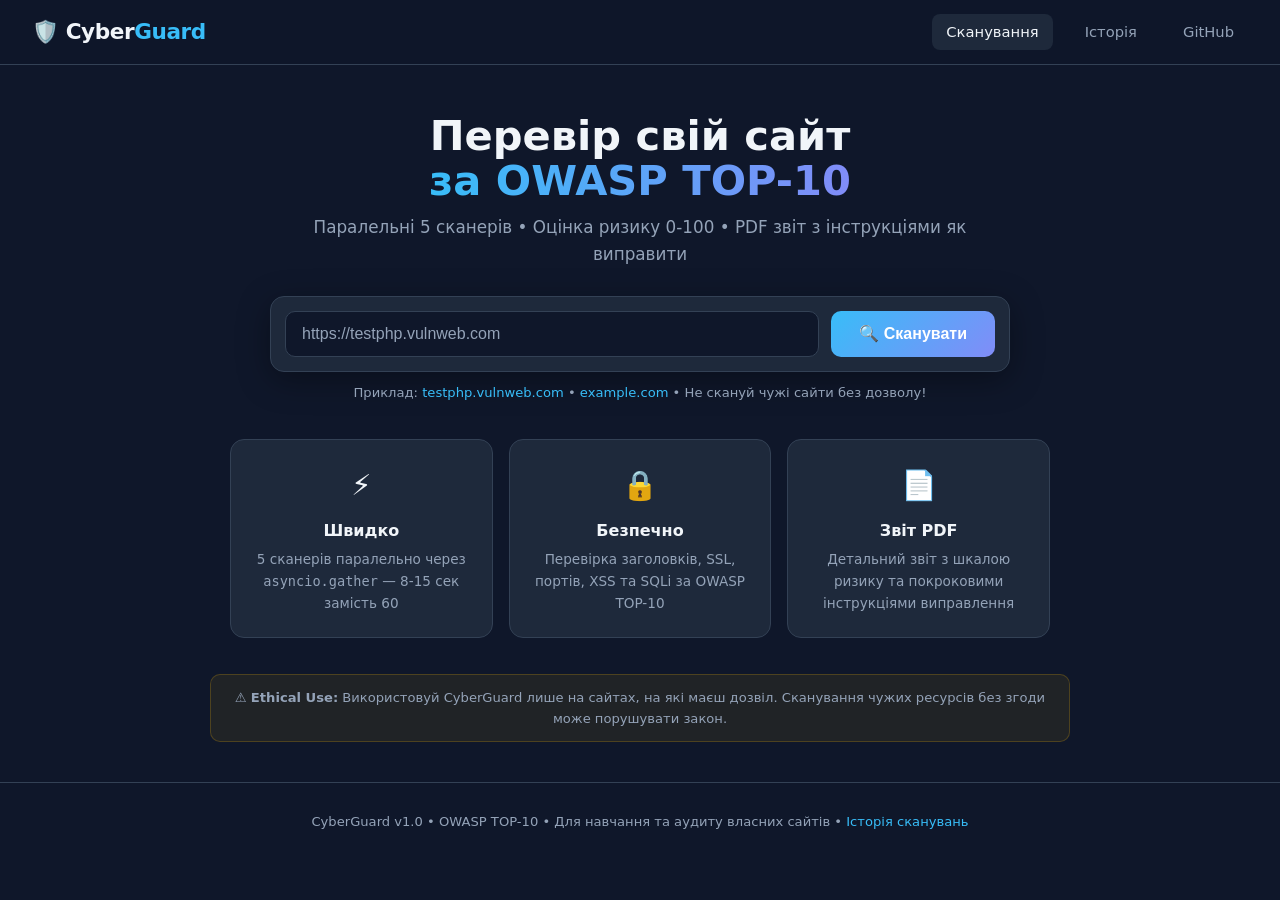
==== frontend/index.html @ 502e6f56 "feat(frontend): landing, dashboard з Chart.js, history та app.js з polling" ====
<!DOCTYPE html>
<html lang="uk">
<head>
<meta charset="UTF-8">
<meta name="viewport" content="width=device-width, initial-scale=1.0">
<title>CyberGuard — OWASP TOP-10 Аудит Безпеки</title>
<link rel="stylesheet" href="style.css">
<link rel="icon" href="data:image/svg+xml,<svg xmlns='http://www.w3.org/2000/svg' viewBox='0 0 100 100'><text y='.9em' font-size='90'>🛡️</text></svg>">
</head>
<body>

<nav class="navbar">
  <div class="logo">🛡️ Cyber<span>Guard</span></div>
  <div class="nav-links">
    <a href="index.html" class="active">Сканування</a>
    <a href="history.html">Історія</a>
    <a href="https://github.com/a31349416-cloud/CyberGuard" target="_blank">GitHub</a>
  </div>
</nav>

<section class="hero">
  <h1>Перевір свій сайт<br><span>за OWASP TOP-10</span></h1>
  <p>Паралельні 5 сканерів • Оцінка ризику 0-100 • PDF звіт з інструкціями як виправити</p>

  <div class="scan-box">
    <input id="urlInput" type="text" placeholder="https://testphp.vulnweb.com" autocomplete="off" spellcheck="false">
    <button id="scanBtn" class="btn-primary" onclick="startScan()">🔍 Сканувати</button>
  </div>
  <div class="hint">Приклад: <a href="#" onclick="setExample('https://testphp.vulnweb.com');return false;">testphp.vulnweb.com</a> • <a href="#" onclick="setExample('https://example.com');return false;">example.com</a> • Не скануй чужі сайти без дозволу!</div>

  <div id="progressWrap" class="progress-wrap">
    <div class="progress-bar"><div id="progressFill" class="progress-fill"></div></div>
    <div id="progressText" class="progress-text"><span class="spinner"></span> Запускаємо сканери...</div>
  </div>

  <div id="errorBox" style="display:none; margin-top:16px; padding:12px; background:rgba(239,68,68,0.1); border:1px solid rgba(239,68,68,0.3); border-radius:10px; color:#fca5a5; font-size:0.9rem;"></div>
</section>

<section class="features">
  <div class="feature-card">
    <div class="icon">⚡</div>
    <h3>Швидко</h3>
    <p>5 сканерів паралельно через <code>asyncio.gather</code> — 8-15 сек замість 60</p>
  </div>
  <div class="feature-card">
    <div class="icon">🔒</div>
    <h3>Безпечно</h3>
    <p>Перевірка заголовків, SSL, портів, XSS та SQLi за OWASP TOP-10</p>
  </div>
  <div class="feature-card">
    <div class="icon">📄</div>
    <h3>Звіт PDF</h3>
    <p>Детальний звіт з шкалою ризику та покроковими інструкціями виправлення</p>
  </div>
</section>

<div class="disclaimer">
  ⚠️ <b>Ethical Use:</b> Використовуй CyberGuard лише на сайтах, на які маєш дозвіл. Сканування чужих ресурсів без згоди може порушувати закон.
</div>

<footer class="footer">
  CyberGuard v1.0 • OWASP TOP-10 • Для навчання та аудиту власних сайтів • <a href="history.html">Історія сканувань</a>
</footer>

<script src="app.js"></script>
<script>
function setExample(url){ document.getElementById('urlInput').value = url; }
document.getElementById('urlInput').addEventListener('keydown', e => { if(e.key==='Enter') startScan(); });
</script>
</body>
</html>
---- frontend/style.css ----
/* CyberGuard — Dark Cyber Theme */
:root {
  --bg: #0f172a;
  --bg2: #1e293b;
  --card: #1e293b;
  --border: #334155;
  --text: #f1f5f9;
  --muted: #94a3b8;
  --accent: #38bdf8;
  --accent2: #818cf8;
  --green: #22c55e;
  --yellow: #eab308;
  --red: #ef4444;
  --radius: 14px;
}

* { margin: 0; padding: 0; box-sizing: border-box; }
body {
  font-family: 'Inter', 'Segoe UI', system-ui, -apple-system, sans-serif;
  background: var(--bg);
  color: var(--text);
  min-height: 100vh;
  line-height: 1.6;
}
a { color: var(--accent); text-decoration: none; }
a:hover { text-decoration: underline; }

/* Navbar */
.navbar {
  display: flex;
  justify-content: space-between;
  align-items: center;
  padding: 14px 32px;
  background: rgba(15,23,42,0.85);
  backdrop-filter: blur(12px);
  border-bottom: 1px solid var(--border);
  position: sticky;
  top: 0;
  z-index: 100;
}
.logo { font-size: 1.35rem; font-weight: 800; letter-spacing: -0.02em; }
.logo span { color: var(--accent); }
.nav-links { display: flex; gap: 18px; }
.nav-links a {
  color: var(--muted);
  font-weight: 500;
  font-size: 0.92rem;
  padding: 6px 14px;
  border-radius: 8px;
  transition: 0.2s;
}
.nav-links a:hover, .nav-links a.active {
  background: var(--bg2);
  color: var(--text);
  text-decoration: none;
}

/* Hero / Landing */
.hero {
  max-width: 780px;
  margin: 48px auto 24px;
  text-align: center;
  padding: 0 20px;
}
.hero h1 {
  font-size: 2.6rem;
  font-weight: 800;
  line-height: 1.1;
  margin-bottom: 10px;
}
.hero h1 span { background: linear-gradient(90deg, var(--accent), var(--accent2)); -webkit-background-clip: text; -webkit-text-fill-color: transparent; }
.hero p { color: var(--muted); font-size: 1.05rem; margin-bottom: 28px; }

/* Scan Box */
.scan-box {
  display: flex;
  gap: 12px;
  background: var(--card);
  border: 1px solid var(--border);
  border-radius: var(--radius);
  padding: 14px;
  box-shadow: 0 8px 32px rgba(0,0,0,0.35);
}
.scan-box input {
  flex: 1;
  background: var(--bg);
  border: 1px solid var(--border);
  border-radius: 10px;
  padding: 13px 16px;
  color: var(--text);
  font-size: 1rem;
  outline: none;
  transition: border-color 0.2s;
}
.scan-box input:focus { border-color: var(--accent); }
.scan-box input::placeholder { color: var(--muted); }
.btn-primary {
  background: linear-gradient(135deg, var(--accent), var(--accent2));
  color: #fff;
  border: none;
  border-radius: 10px;
  padding: 13px 28px;
  font-weight: 700;
  font-size: 1rem;
  cursor: pointer;
  transition: 0.2s;
  white-space: nowrap;
}
.btn-primary:hover { opacity: 0.9; transform: translateY(-1px); }
.btn-primary:disabled { opacity: 0.5; cursor: not-allowed; transform: none; }
.btn-secondary {
  background: var(--bg2);
  color: var(--text);
  border: 1px solid var(--border);
  border-radius: 10px;
  padding: 10px 18px;
  font-weight: 600;
  cursor: pointer;
  transition: 0.2s;
}
.btn-secondary:hover { background: var(--border); }

.hint { margin-top: 10px; font-size: 0.82rem; color: var(--muted); }

/* Progress */
.progress-wrap { margin-top: 22px; display: none; }
.progress-wrap.active { display: block; }
.progress-bar {
  height: 8px;
  background: var(--bg2);
  border-radius: 999px;
  overflow: hidden;
  border: 1px solid var(--border);
}
.progress-fill {
  height: 100%;
  width: 0%;
  background: linear-gradient(90deg, var(--accent), var(--accent2));
  transition: width 0.4s ease;
}
.progress-text { margin-top: 8px; font-size: 0.88rem; color: var(--muted); }

/* Feature Cards */
.features {
  max-width: 860px;
  margin: 36px auto;
  display: grid;
  grid-template-columns: repeat(3, 1fr);
  gap: 16px;
  padding: 0 20px;
}
.feature-card {
  background: var(--card);
  border: 1px solid var(--border);
  border-radius: var(--radius);
  padding: 22px;
  text-align: center;
}
.feature-card .icon { font-size: 1.8rem; margin-bottom: 10px; }
.feature-card h3 { font-size: 1rem; margin-bottom: 6px; }
.feature-card p { font-size: 0.85rem; color: var(--muted); }

/* Dashboard */
.dashboard { max-width: 1050px; margin: 28px auto; padding: 0 20px; }
.risk-hero {
  text-align: center;
  background: var(--card);
  border: 1px solid var(--border);
  border-radius: var(--radius);
  padding: 26px;
  margin-bottom: 20px;
}
.risk-circle {
  width: 148px; height: 148px;
  border-radius: 50%;
  display: flex;
  align-items: center;
  justify-content: center;
  flex-direction: column;
  margin: 0 auto 14px;
  border: 7px solid var(--border);
  transition: border-color 0.3s;
  background: var(--bg);
}
.risk-circle.low { border-color: var(--green); }
.risk-circle.medium { border-color: var(--yellow); }
.risk-circle.high { border-color: var(--red); }
.risk-circle .score { font-size: 2.4rem; font-weight: 800; }
.risk-circle .label { font-size: 0.82rem; font-weight: 700; letter-spacing: 0.06em; }
.risk-meta { color: var(--muted); font-size: 0.9rem; }

.dashboard-grid {
  display: grid;
  grid-template-columns: 340px 1fr;
  gap: 20px;
  margin-bottom: 20px;
}
@media (max-width: 800px) {
  .dashboard-grid { grid-template-columns: 1fr; }
  .features { grid-template-columns: 1fr; }
  .scan-box { flex-direction: column; }
}

.card {
  background: var(--card);
  border: 1px solid var(--border);
  border-radius: var(--radius);
  padding: 20px;
}
.card h3 { font-size: 1rem; margin-bottom: 14px; }

/* Findings */
.findings-list { display: flex; flex-direction: column; gap: 12px; }
.finding-card {
  background: var(--bg);
  border: 1px solid var(--border);
  border-radius: 12px;
  padding: 14px 16px;
  border-left-width: 4px;
  transition: 0.15s;
}
.finding-card:hover { border-color: #475569; }
.finding-card.HIGH { border-left-color: var(--red); }
.finding-card.MEDIUM { border-left-color: var(--yellow); }
.finding-card.LOW { border-left-color: var(--green); }
.finding-card.CRITICAL { border-left-color: #991b1b; }
.finding-head { display: flex; justify-content: space-between; align-items: center; margin-bottom: 6px; flex-wrap: wrap; gap: 8px; }
.finding-head strong { font-size: 0.95rem; }
.badge {
  font-size: 0.72rem;
  font-weight: 700;
  padding: 3px 9px;
  border-radius: 999px;
  letter-spacing: 0.04em;
}
.badge.HIGH { background: rgba(239,68,68,0.15); color: var(--red); border: 1px solid rgba(239,68,68,0.3); }
.badge.MEDIUM { background: rgba(234,179,8,0.15); color: var(--yellow); border: 1px solid rgba(234,179,8,0.3); }
.badge.LOW { background: rgba(34,197,94,0.15); color: var(--green); border: 1px solid rgba(34,197,94,0.3); }
.badge.CRITICAL { background: rgba(153,27,27,0.2); color: #fca5a5; border: 1px solid #991b1b; }
.finding-desc { font-size: 0.85rem; color: var(--muted); margin-bottom: 8px; }
.fix-box {
  background: rgba(56,189,248,0.07);
  border: 1px solid rgba(56,189,248,0.18);
  border-radius: 8px;
  padding: 10px 12px;
  font-size: 0.84rem;
}
.fix-box b { color: var(--accent); }
.owasp { font-size: 0.75rem; color: var(--muted); margin-top: 6px; }

/* History Table */
.table-wrap { overflow-x: auto; }
table { width: 100%; border-collapse: collapse; font-size: 0.9rem; }
th { text-align: left; color: var(--muted); font-weight: 600; font-size: 0.78rem; letter-spacing: 0.05em; text-transform: uppercase; padding: 10px 12px; border-bottom: 1px solid var(--border); }
td { padding: 12px; border-bottom: 1px solid rgba(51,65,85,0.6); }
tr:hover td { background: rgba(30,41,59,0.6); }
.level-dot { display: inline-block; width: 9px; height: 9px; border-radius: 50%; margin-right: 6px; }
.level-dot.HIGH { background: var(--red); }
.level-dot.MEDIUM { background: var(--yellow); }
.level-dot.LOW { background: var(--green); }

/* Footer */
.footer { text-align: center; padding: 28px; color: var(--muted); font-size: 0.82rem; border-top: 1px solid var(--border); margin-top: 40px; }

/* Loader */
.spinner { display: inline-block; width: 18px; height: 18px; border: 2.5px solid var(--border); border-top-color: var(--accent); border-radius: 50%; animation: spin 0.7s linear infinite; vertical-align: middle; margin-right: 8px; }
@keyframes spin { to { transform: rotate(360deg); } }

/* Disclaimer */
.disclaimer { max-width: 860px; margin: 18px auto; padding: 12px 16px; background: rgba(234,179,8,0.08); border: 1px solid rgba(234,179,8,0.22); border-radius: 10px; font-size: 0.82rem; color: var(--muted); text-align: center; }
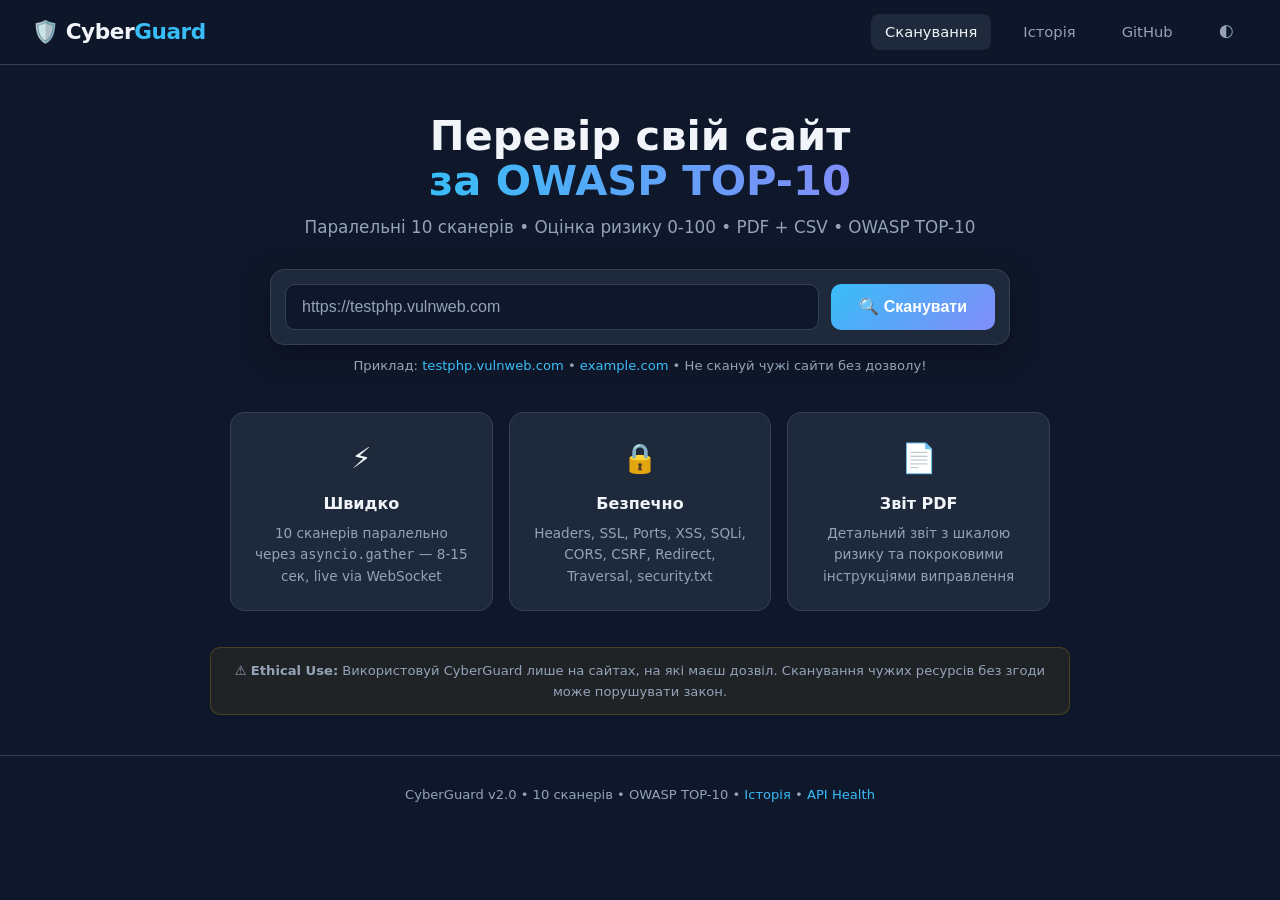
==== commit ebfcf524: "feat(frontend v2): WS live прогрес, фільтри/пошук, export CSV, порівняння, light/dark, 10 сканерів U" ====
--- a/frontend/index.html
+++ b/frontend/index.html
@@ -15,12 +15,13 @@
     <a href="index.html" class="active">Сканування</a>
     <a href="history.html">Історія</a>
     <a href="https://github.com/a31349416-cloud/CyberGuard" target="_blank">GitHub</a>
+    <a href="#" onclick="toggleTheme();return false;" title="Тема">🌓</a>
   </div>
 </nav>
 
 <section class="hero">
   <h1>Перевір свій сайт<br><span>за OWASP TOP-10</span></h1>
-  <p>Паралельні 5 сканерів • Оцінка ризику 0-100 • PDF звіт з інструкціями як виправити</p>
+  <p>Паралельні 10 сканерів • Оцінка ризику 0-100 • PDF + CSV • OWASP TOP-10</p>
 
   <div class="scan-box">
     <input id="urlInput" type="text" placeholder="https://testphp.vulnweb.com" autocomplete="off" spellcheck="false">
@@ -40,12 +41,12 @@
   <div class="feature-card">
     <div class="icon">⚡</div>
     <h3>Швидко</h3>
-    <p>5 сканерів паралельно через <code>asyncio.gather</code> — 8-15 сек замість 60</p>
+    <p>10 сканерів паралельно через <code>asyncio.gather</code> — 8-15 сек, live via WebSocket</p>
   </div>
   <div class="feature-card">
     <div class="icon">🔒</div>
     <h3>Безпечно</h3>
-    <p>Перевірка заголовків, SSL, портів, XSS та SQLi за OWASP TOP-10</p>
+    <p>Headers, SSL, Ports, XSS, SQLi, CORS, CSRF, Redirect, Traversal, security.txt</p>
   </div>
   <div class="feature-card">
     <div class="icon">📄</div>
@@ -59,7 +60,7 @@
 </div>
 
 <footer class="footer">
-  CyberGuard v1.0 • OWASP TOP-10 • Для навчання та аудиту власних сайтів • <a href="history.html">Історія сканувань</a>
+  CyberGuard v2.0 • 10 сканерів • OWASP TOP-10 • <a href="history.html">Історія</a> • <a href="/api/health">API Health</a>
 </footer>
 
 <script src="app.js"></script>
--- a/frontend/style.css
+++ b/frontend/style.css
@@ -1,4 +1,4 @@
-/* CyberGuard — Dark Cyber Theme */
+/* CyberGuard — Dark Cyber Theme + Light */
 :root {
   --bg: #0f172a;
   --bg2: #1e293b;
@@ -13,6 +13,14 @@
   --red: #ef4444;
   --radius: 14px;
 }
+[data-theme="light"] {
+  --bg: #f8fafc;
+  --bg2: #ffffff;
+  --card: #ffffff;
+  --border: #e2e8f0;
+  --text: #0f172a;
+  --muted: #64748b;
+}
 
 * { margin: 0; padding: 0; box-sizing: border-box; }
 body {
@@ -268,3 +276,8 @@
 
 /* Disclaimer */
 .disclaimer { max-width: 860px; margin: 18px auto; padding: 12px 16px; background: rgba(234,179,8,0.08); border: 1px solid rgba(234,179,8,0.22); border-radius: 10px; font-size: 0.82rem; color: var(--muted); text-align: center; }
+
+/* Light theme adjustments */
+[data-theme="light"] .navbar { background: rgba(255,255,255,0.9); }
+[data-theme="light"] .scan-box { box-shadow: 0 8px 32px rgba(0,0,0,0.08); }
+[data-theme="light"] tr:hover td { background: rgba(241,245,249,0.9); }
